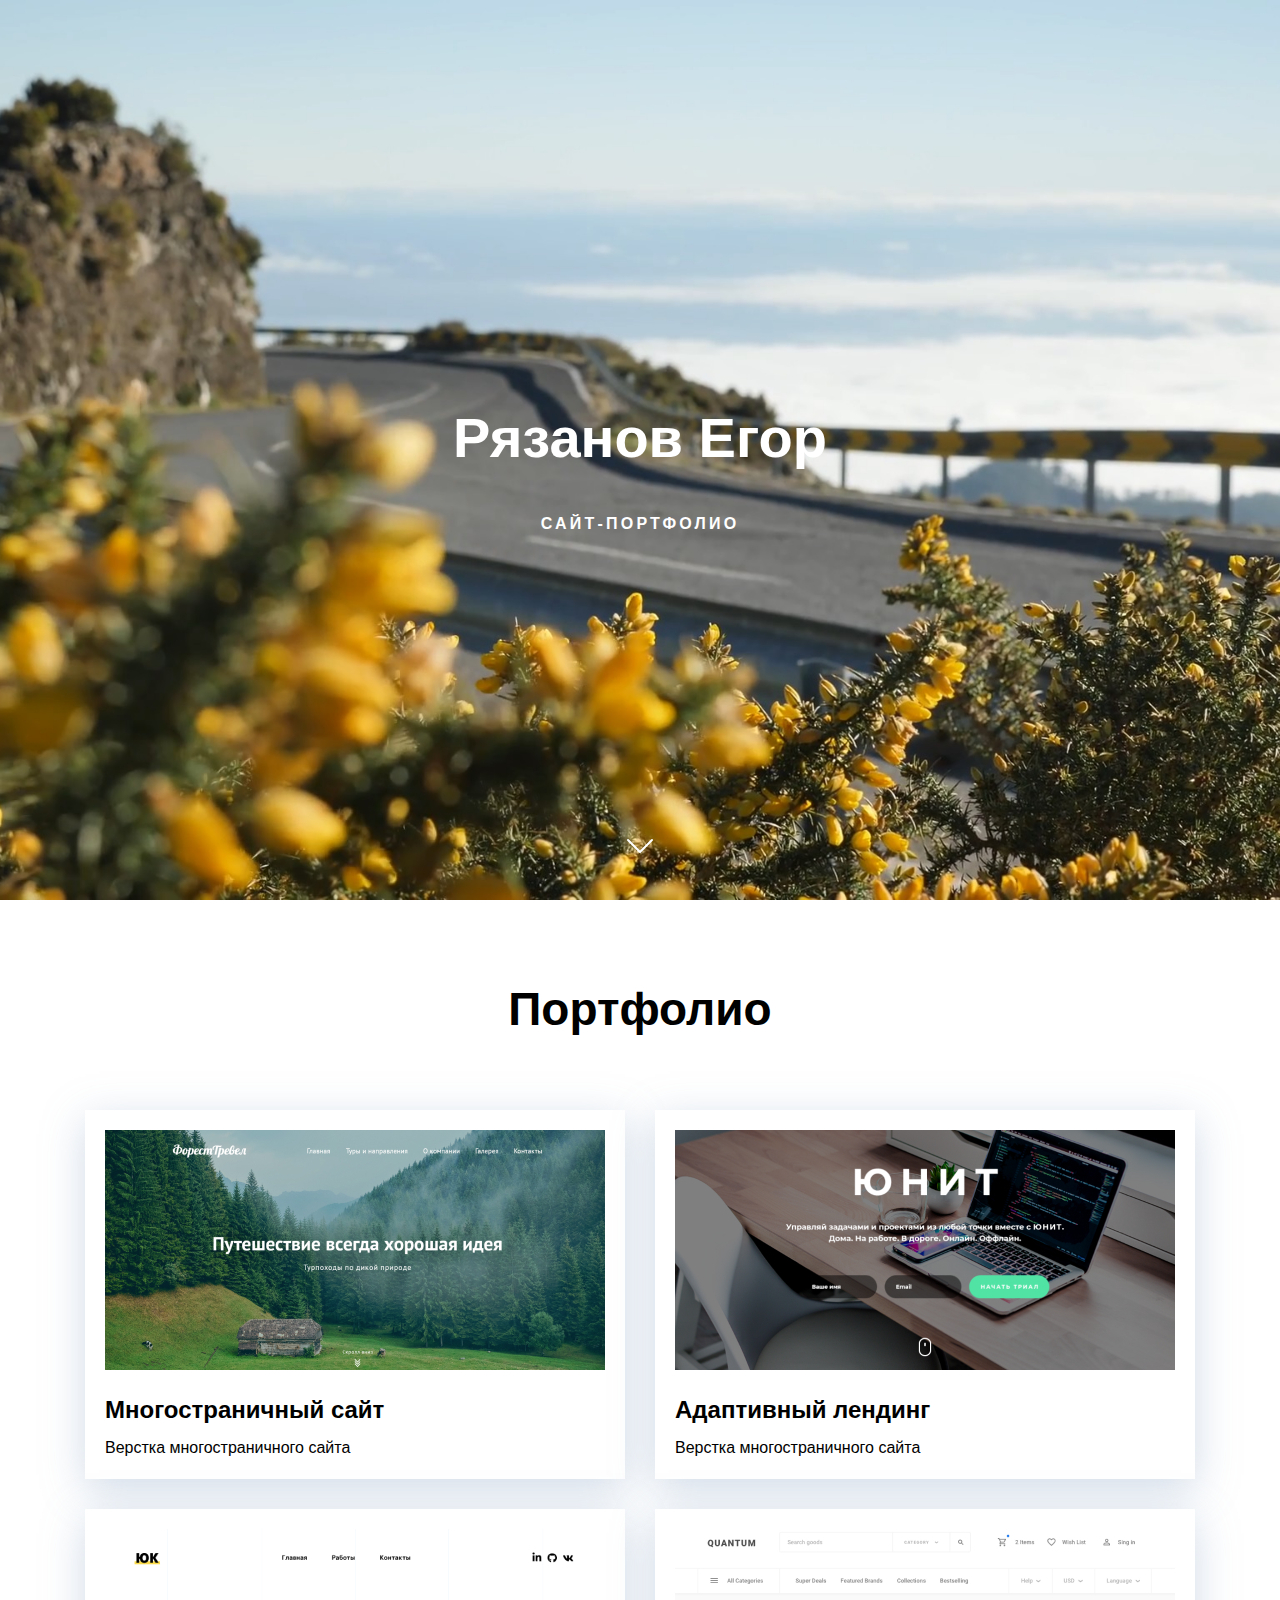
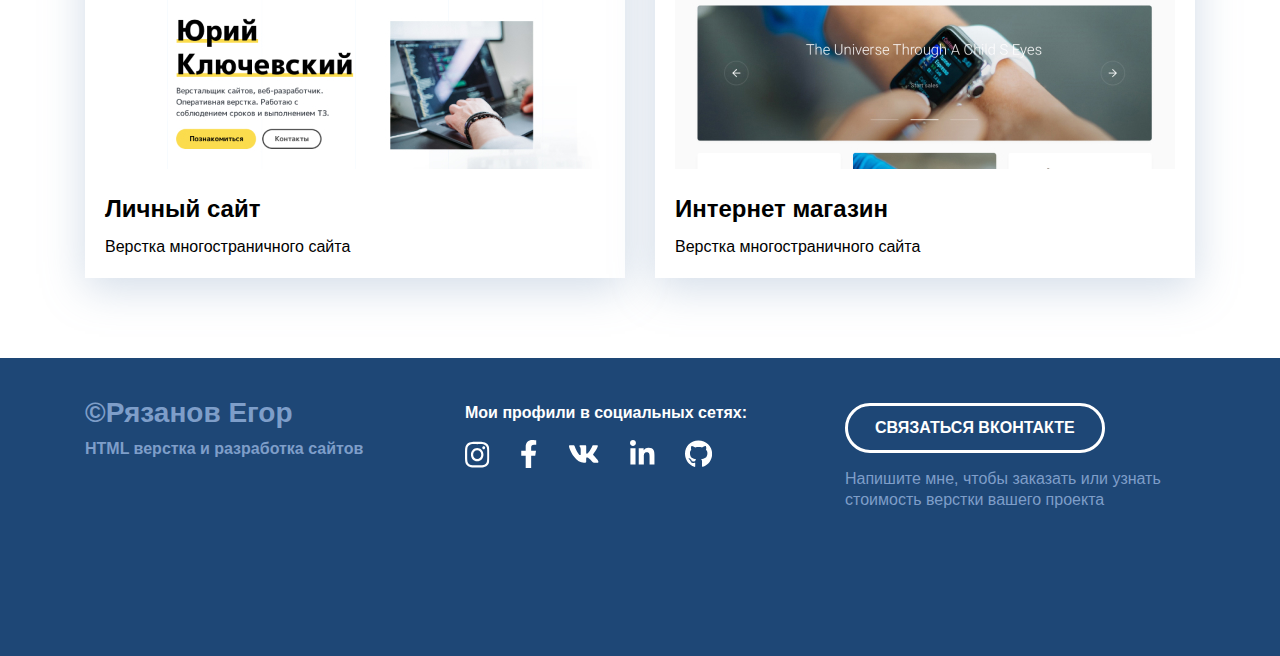
==== index.html @ 64d44eee ""first commit"" ====
<!DOCTYPE html>
<html lang="ru">
<head>
    <meta charset="UTF-8">
    <meta http-equiv="X-UA-Compatible" content="IE=edge">
    <meta name="viewport" content="width=device-width, initial-scale=1.0">
    <title>Портфолио</title>
    <link rel="stylesheet" href="./css/main.css">
    <link rel="stylesheet" href="./css/media.css">
    <link href="https://fonts.googleapis.com/css2?family=Montserrat:wght@400;600;700&display=swap" rel="stylesheet">
</head>
<body>

     <header class="header" id="header">
        <h1 class="header-title">   Рязанов Егор</h1>
        <p class="header-subtitle">Сайт-портфолио</p>

        <a href="#portfolio" class="header-arrow">      
            <img src="url(./../Img/Header/chevron-down.svg" alt="arrow">
        </a>

     </header>

    <main>
        <div class="portfolio" id="portfolio">
            <div class="container">
                <h2 class="portfolio-header">Портфолио</h2>
                    <div class="portfolio-cards-wrapper">

                        <div class="card">
                            <a href="forest-travel.html" class="card-link">
                                <img class="card-img" src="./Img/Portfolio/Forest.jpg" alt="Многостраничный сайт">
                                <h3 class="card-title">Многостраничный сайт</h3>
                                <p>Верстка многостраничного сайта</p>
                            </a>
                        </div>  

                        <div class="card">
                            <a href="forest-travel.html" class="card-link">
                            <img class="card-img" src="./Img/Portfolio/Unit.jpg" alt="Многостраничный сайт">
                            <h3 class="card-title">Адаптивный лендинг</h3>
                            <p>Верстка многостраничного сайта</p>
                        </a>
                        </div>

                        <div class="card">
                            <a href="forest-travel.html" class="card-link">
                            <img class="card-img" src="./Img/Portfolio/Quantum.jpg" alt="Многостраничный сайт">
                            <h3 class="card-title">Личный сайт </h3>
                            <p>Верстка многостраничного сайта</p>
                        </a>
                        </div>

                        <div class="card">
                            <a href="forest-travel.html" class="card-link">
                            <img class="card-img" src="./Img/Portfolio/Portfolio.jpg" alt="Многостраничный сайт">
                            <h3 class="card-title">Интернет магазин</h3>
                            <p>Верстка многостраничного сайта</p>
                        </a>
                        </div>
                        
                    </div>
            </div>
        </div>
    </main>
    
    <footer class="footer">
         <div class="container">
             <div class="footer-row">
                <div class="footer-copyright footer-col">
                    <div class="footer-copyright-name"> ©Рязанов Егор</div>
                        <p> HTML верстка и разработка сайтов</p>
                    
                </div>
                <div class="footer-icons footer-col">
                    <p>Мои профили в социальных сетях:</p>
                    <div class="footer-icons-row">

                        <a href="#">
                        <img src="./Img/Social icons/instagram.svg" alt="   ">
                        </a>

                        <a href="#">
                        <img src="./Img/Social icons/facebook.svg" alt="   ">
                        </a>

                        <a href="#">
                        <img src="./Img/Social icons/vk.svg" alt="   ">
                        </a>

                        <a href="#">
                        <img src="./Img/Social icons/linkedin.svg" alt="   ">
                        </a>

                        <a href="#">
                        <img src="./Img/Social icons/github.svg" alt="   ">
                        </a>

                    </div>
                </div>
                <div class="footer-contacts footer-col">

                    <a href="#" class="footer-button">
                        Связаться Вконтакте
                    </a>
                    
                    <p>Напишите мне, чтобы заказать или  узнать<br>стоимость верстки вашего проекта</p>

                </div>
             </div>
         </div>
    </footer>

    <script src="./libs/jquery/jquery-3.6.0.min.js"></script>
    <script src="./libs/vide/jquery.vide.js"></script>

    <script src="/js/main.js"></script>
    
</body>
</html>
---- css/main.css ----
* {
    box-sizing: border-box;
}

html {
    scroll-behavior: smooth;
}

body {
    margin: 0;                                    /* Рамки вокруг div = 0 */
    font-family: 'Monsterrat', sans-serif;

}

img {
    max-width: 100%;
}

.container {
    max-width: 1140px;
    margin-right: auto;
    margin-left: auto;
    padding-left: 15px;
    padding-right: 15px;
}

.none {
    display: none !important;
}

.header {
    position: relative;
    display: flex;                                /* flex-box модель */
    flex-direction: column;                       /* Элементы выстраиваются в колонку, задет основную ось(вертикальную)*/
    justify-content: center;                      /* Выравнивнаие по основной оси*/
    align-items: center;                          /* Выравнивание по второстепенной оси*/
    
    width: 100%;                                  /* 100% ширины от тега body */
    height: 100vh;                                /* 100 единиц vh(view height) */
    /* background-color: #556983;
    background-image: url("./../Img/Header/Header.jpg"); */
    background-size: cover;
    background-position: center;

}

.header-title {
    margin: 25;
    margin-bottom: 25;
    font-weight: bold;
    font-size: 56px;
    line-height: 130%;
    /* identical to box height, or 73px */
    text-align: center;
    color: #FFFFFF;
    

}

.header-subtitle {
    margin: 0;
    font-weight: bold;
    font-size: 16px;
    line-height: 150%;
    /* or 24px */
    
    text-align: center;
    letter-spacing: 0.2em;
    text-transform: uppercase;
    
    color: #FFFFFF
}

.header-arrow {

   width: 48px;
   height: 48px;

   position: absolute;
   bottom: 30px;
   left: 50%;
   transform: translate(-50%, 0);
}


.portfolio {
    padding-top: 80px;
    padding-bottom: 80px;
}

.portfolio-header {
    font-weight: bold;
    font-size: 46px;
    line-height: 130%;
    text-align: center;
    color: #000000;
    margin: 0;
    margin-bottom: 70px;

}

.portfolio-cards-wrapper {
    display: flex;
    flex-wrap: wrap;
    justify-content: space-between;
}

.card {
    margin-bottom: 30px;

    max-width: 540px;
    background-color: white;
    box-shadow: 0px 10px 40px rgba(126, 155, 189, 0.35);
    transition: transform 0.25s ease-out;
}

.card:hover {
    transform: translateY(-15px)
}

.card-link {
    padding: 20px;
    color: black;
    text-decoration: none;
    display: block;
    transition: color 0.25s ease-out;
}

.card-link:hover {
    
    color: rgb(39, 91, 236);
}

.card:last-child, .card:nth-last-child(2){
    margin-bottom: 0;

}


.card-img {
margin-bottom: 20px;
}

.card-title {
   
    margin: 0;
    margin-bottom: 13px;
    font-weight: 600;
    font-size: 24px;
    line-height: 130%;
   
    
}

.card p {
    
    margin: 0;
    font-size: 16px;
    line-height: 130%;

}

.footer {
    padding-top: 45px;
    padding-bottom: 130px;
    background: #1E4776;
    color: white;
}

.footer-row {
    display: flex;
    flex-direction: row;
    justify-content: space-between;
}

.footer-copyright {
    color: #7E9EC9;
    line-height: 130%;
    flex-grow: 1;
    max-width: 350px;
}

.footer-copyright-name {
    font-weight: 700;
    font-size: 28px;
    margin-bottom: 15px;

}

.footer-copyright p {
    

    margin: 0;
    font-weight: 700;
    font-size: 16px;
    font-weight: 600;
}

.footer-icons {
    max-width: 350px;
    font-weight: 600;
    font-size: 16px;
    line-height: 130%;
    flex-grow: 1;
    
}

.footer-icons p {
    margin-top: 0;
}

.footer-icons-row {
display: flex;
    
}


.footer-icons-row > * + * {

    margin-left: 30px;
        
}

.footer-contacts {
    max-width: 350px;
    flex-grow: 1;
}

.footer-contacts p {
    font-size: 16px;
    line-height: 130%;
    color: #7E9EC9;
}

.footer-button {
    
    padding-left: 27px;
    padding-right: 27px;
   
    line-height: 44px;
    height: 50px;
    border: 3px solid #FFFFFF;
    border-radius: 50px;
    display: inline-block;
   
    font-weight: bold;
    font-size: 16px;
    text-transform: uppercase;
    color: #FFFFFF;
    
    text-decoration: none;
    transition: all 0.25s ease-out;
}

.footer-button:hover {
    background-color: white;
    color: #1E4776;
}

.project {
padding-top: 80px;
padding-bottom: 120px;
}

.project-header {
    margin: 0;
    margin-bottom: 40px;
    font-weight: bold;
    font-size: 46px;
    line-height: 1.3;
    /* identical to box height, or 60px */
    
    text-align: center;
    
    color: #000000;

}

.project-img {
margin-bottom: 70px;

}

.project-descrpition {
    max-width: 730px;
    margin: 0 auto;

    font-size: 16px;
    line-height: 150%;
    text-align: center;
    color: #000000;
}

.project-descrpition-adress {
    margin-bottom: 60px !important;
}

.project-descrpition p {
    margin-bottom: 0px;
    margin-top: 15px;
    font-size: 16px;
    line-height: 150%;
}

.project-button-back {
    margin-bottom: 0px;
    padding-left: 27px;
    padding-right: 27px;
   
    line-height: 54px;
    height: 60px;
    border: 3px solid #275BEC;
    border-radius: 50px;
    display: inline-block;
   
    font-weight: bold;
    font-size: 16px;
    text-transform: uppercase;
    color: #275BEC;
    
    text-decoration: none;
    transition: all 0.25s ease-out;
}


.project-button-back:hover {
    background-color: #275BEC;
    color: white;
    
}
---- css/media.css ----
@media (max-width: 1140px) {
    .card {
        width: calc(50% - 15px)
    }
    
    .footer {
        padding-top: 40px;
        padding-bottom: 60px;
    }

    .footer-row {
        flex-direction: column-reverse;
        align-items: center;
        text-align: center;
    }

    .footer-col {
        margin-bottom: 50px;
    }

    .footer-col:first-child {
        margin-bottom: 0px;
    }



}


@media (max-width: 760px) {
    .header-title {
    font-size: 32px;
    }

    .header-subtitle {
        
        font-size: 12px;
    }

    .portfolio {
        padding-top: 40px;
        padding-bottom: 60px;
    }

    .portfolio-header {
        font-size: 32px;
        margin-bottom: 30px;
    }

    .card {
        max-width: 530px;
        width: 100%;
    }

    .card:nth-last-child(2) {
        margin-bottom: 30px;
    }


    .portfolio-cards-wrapper {
        justify-content: center;
    }

    .card-link {
        padding: 15px;
    }

    .card p {
        font-size: 14px;
    }

    .footer-copyright-name {
        font-size: 18px;
        margin-bottom: 5px;
    }

    .footer-copyright p {
        font-size: 14px;
    }

    .footer-icons p{
        font-size: 14px;
        margin: 10;
        margin-top: 15px;
    }

    .project {
        padding:40px 0 60px;
    }

    .project-header {
        font-size: 28px;
        margin-bottom: 30px;
    }

    .project-img {
        margin-bottom: 20px;
    }
    
    .project-description {
        margin-bottom: 50px;
    }

    .project-button-back {
        padding: 0 10px;
        width: 100%;
        max-width: 320px;
        
    }
}
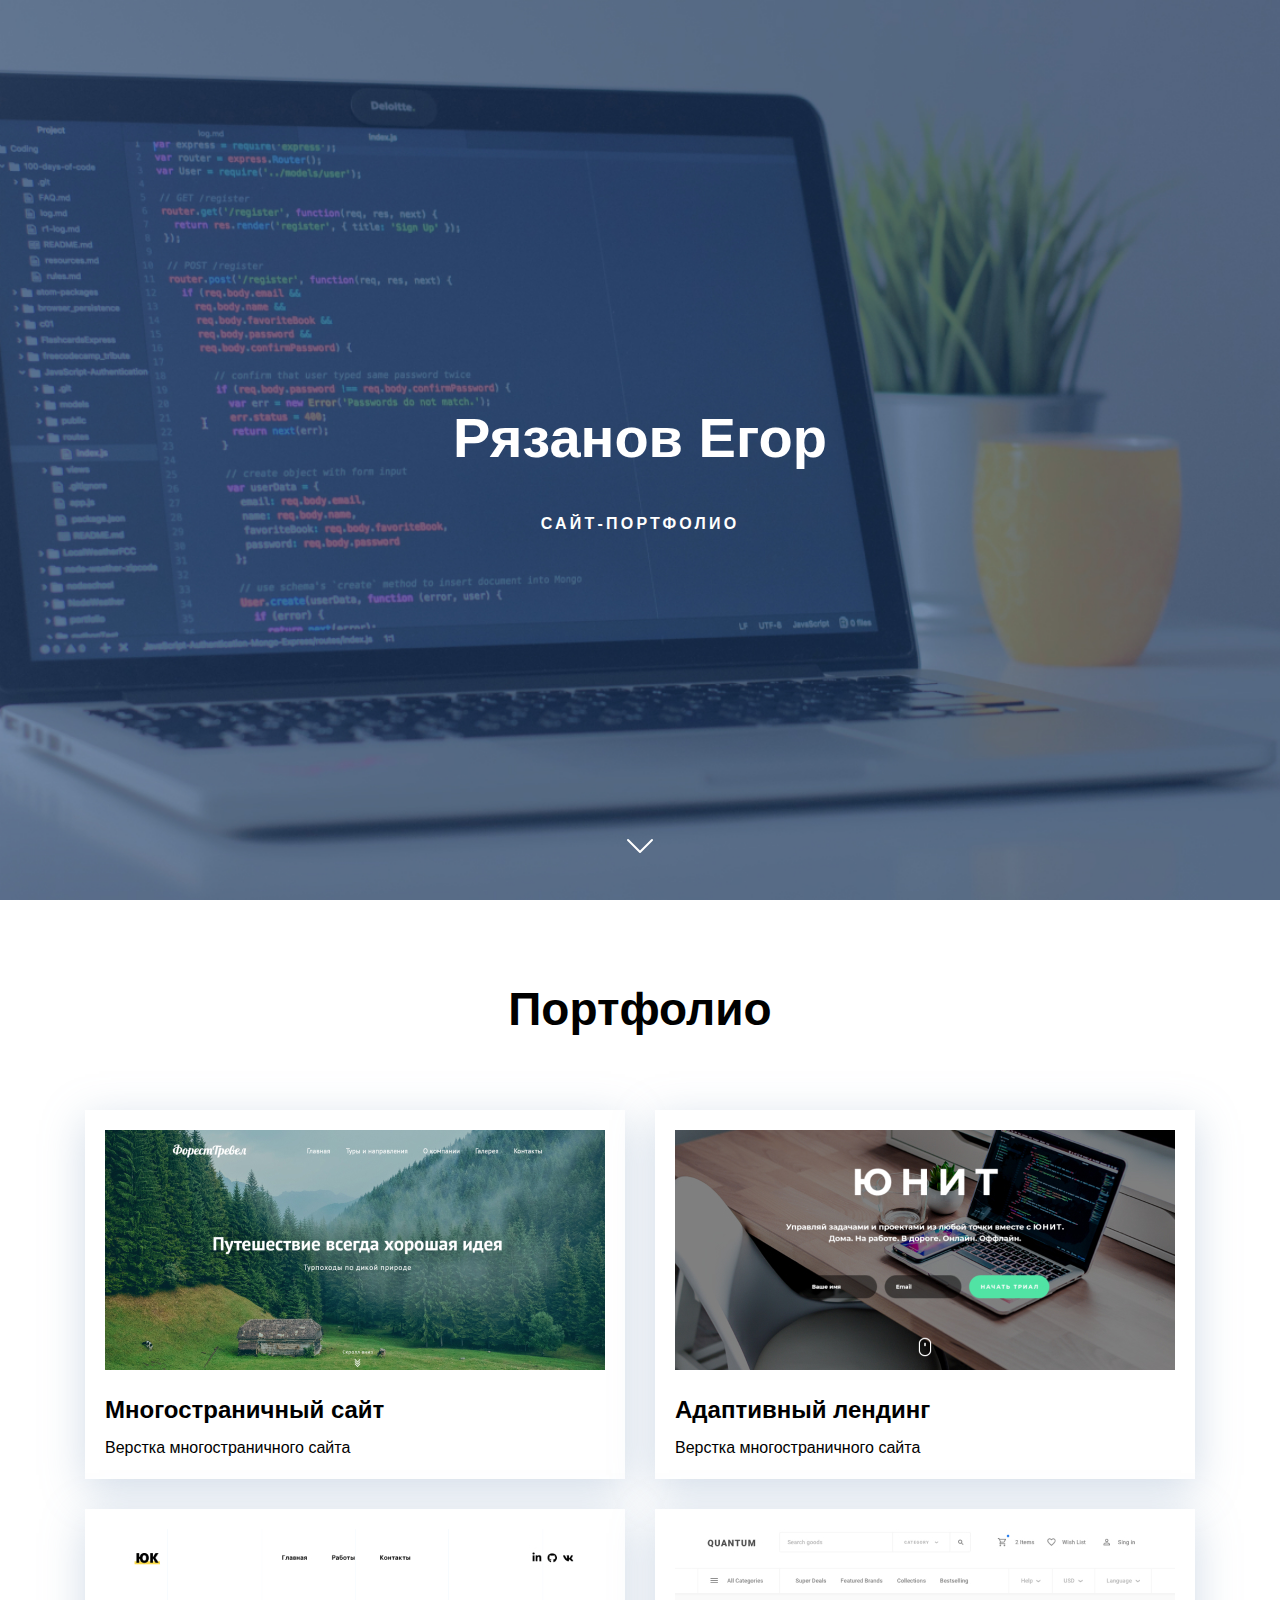
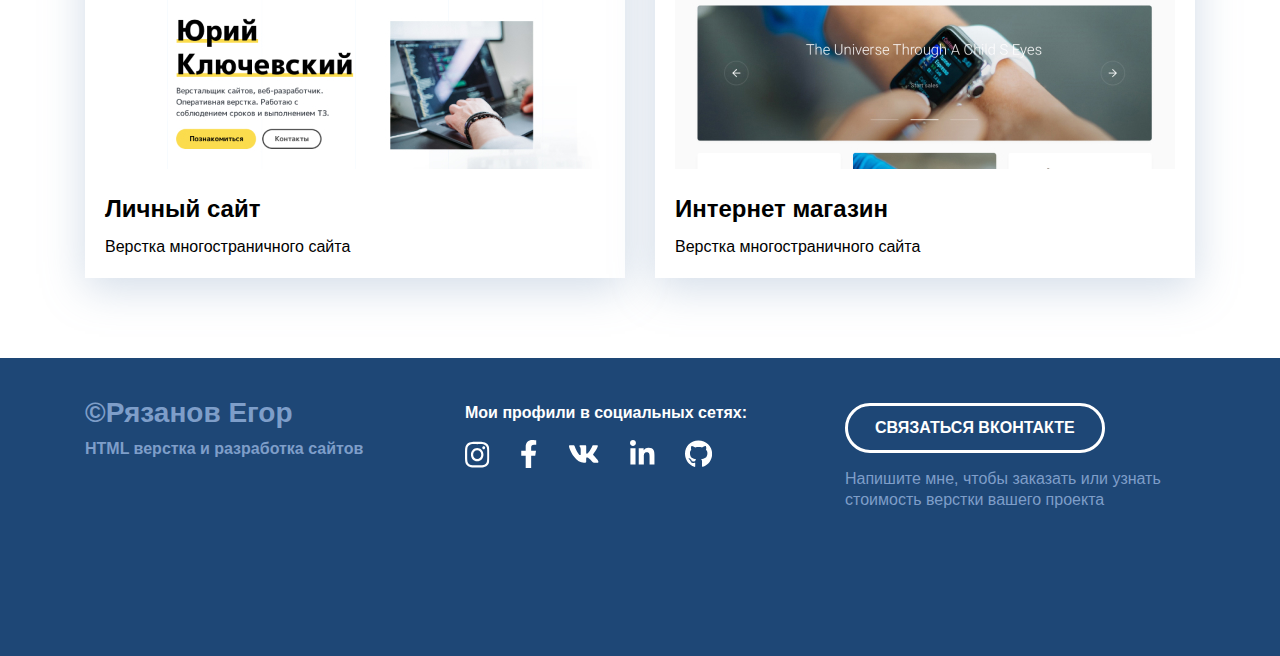
==== commit 75d15888: "commit2" ====
--- a/index.html
+++ b/index.html
@@ -14,7 +14,7 @@
      <header class="header" id="header">
         <h1 class="header-title">   Рязанов Егор</h1>
         <p class="header-subtitle">Сайт-портфолио</p>
-
+        
         <a href="#portfolio" class="header-arrow">      
             <img src="url(./../Img/Header/chevron-down.svg" alt="arrow">
         </a>
--- a/css/main.css
+++ b/css/main.css
@@ -37,8 +37,8 @@
     
     width: 100%;                                  /* 100% ширины от тега body */
     height: 100vh;                                /* 100 единиц vh(view height) */
-    /* background-color: #556983;
-    background-image: url("./../Img/Header/Header.jpg"); */
+    background-color: #556983;
+    background-image: url("./../Img/Header/Header.jpg");
     background-size: cover;
     background-position: center;
 
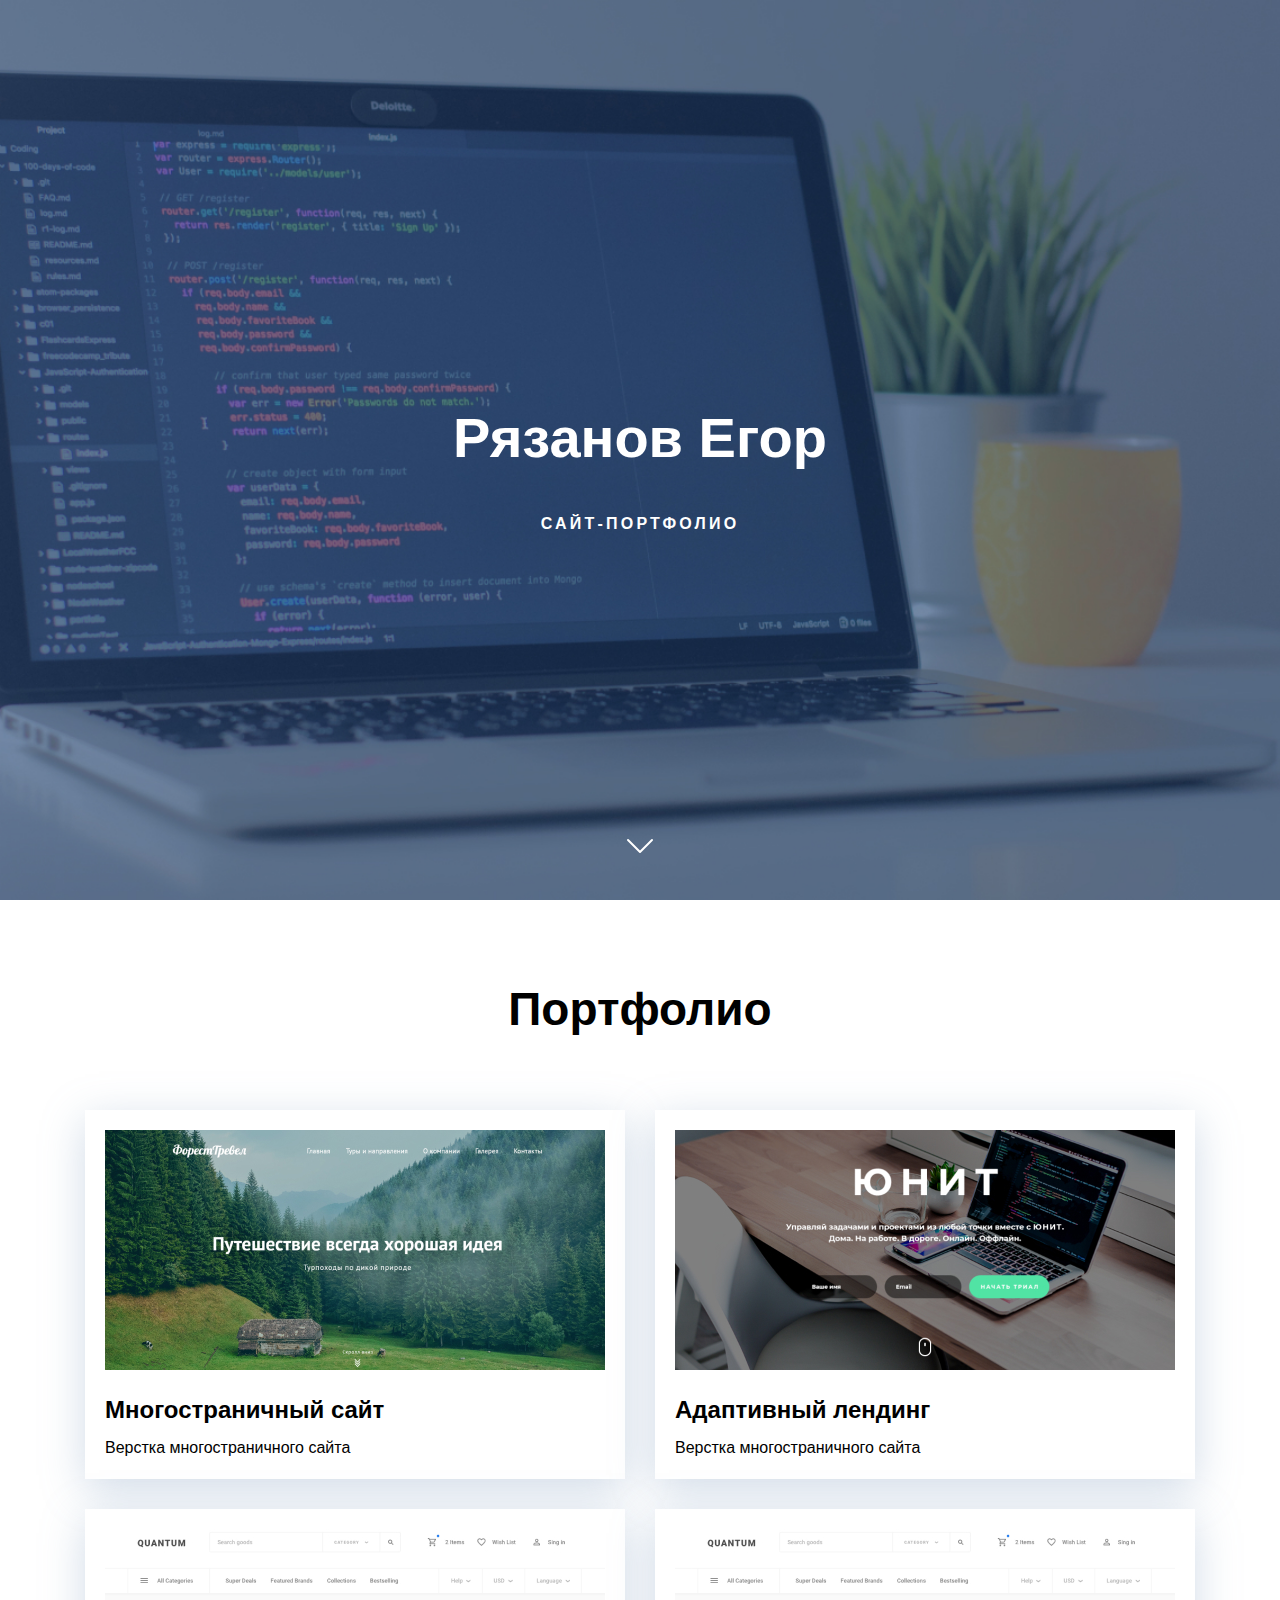
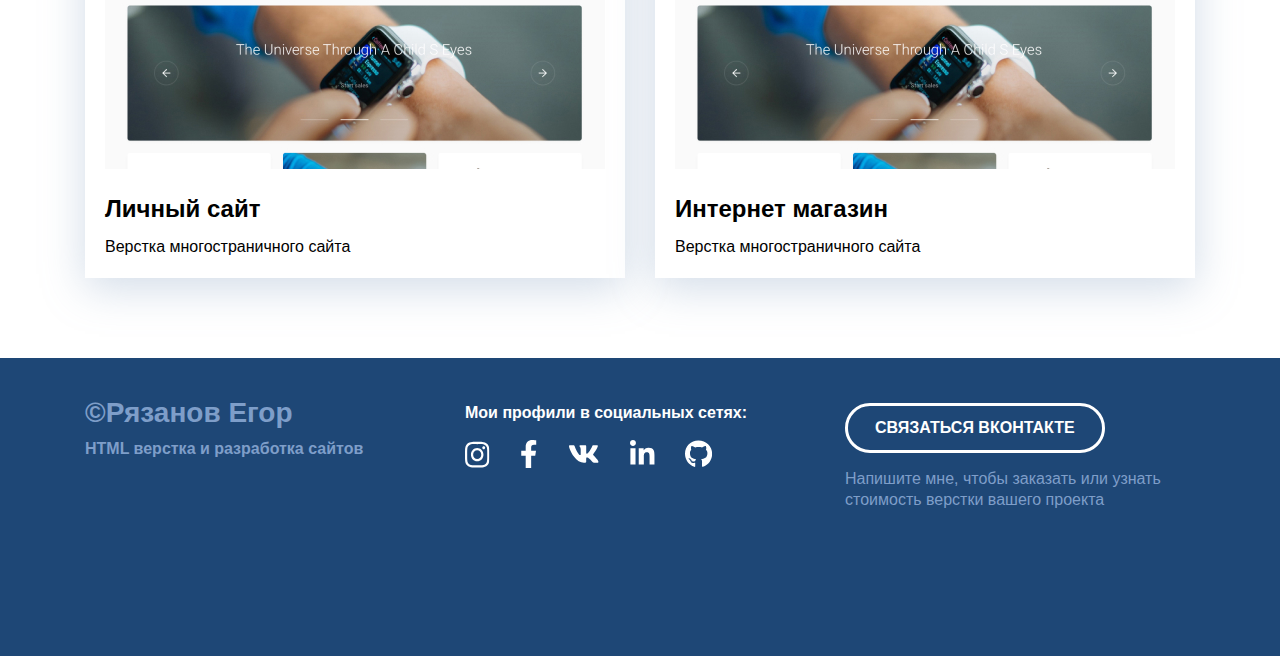
==== commit 31700947: "commit4\" ====
--- a/index.html
+++ b/index.html
@@ -14,7 +14,7 @@
      <header class="header" id="header">
         <h1 class="header-title">   Рязанов Егор</h1>
         <p class="header-subtitle">Сайт-портфолио</p>
-        
+
         <a href="#portfolio" class="header-arrow">      
             <img src="url(./../Img/Header/chevron-down.svg" alt="arrow">
         </a>
@@ -45,7 +45,7 @@
 
                         <div class="card">
                             <a href="forest-travel.html" class="card-link">
-                            <img class="card-img" src="./Img/Portfolio/Quantum.jpg" alt="Многостраничный сайт">
+                            <img class="card-img" src="./Img/Portfolio/Portfolio.jpg" alt="Многостраничный сайт">
                             <h3 class="card-title">Личный сайт </h3>
                             <p>Верстка многостраничного сайта</p>
                         </a>
@@ -111,10 +111,10 @@
          </div>
     </footer>
 
-    <script src="./libs/jquery/jquery-3.6.0.min.js"></script>
+    <!-- <script src="./libs/jquery/jquery-3.6.0.min.js"></script>
     <script src="./libs/vide/jquery.vide.js"></script>
 
-    <script src="/js/main.js"></script>
+    <script src="/js/main.js"></script> -->
     
 </body>
 </html>
